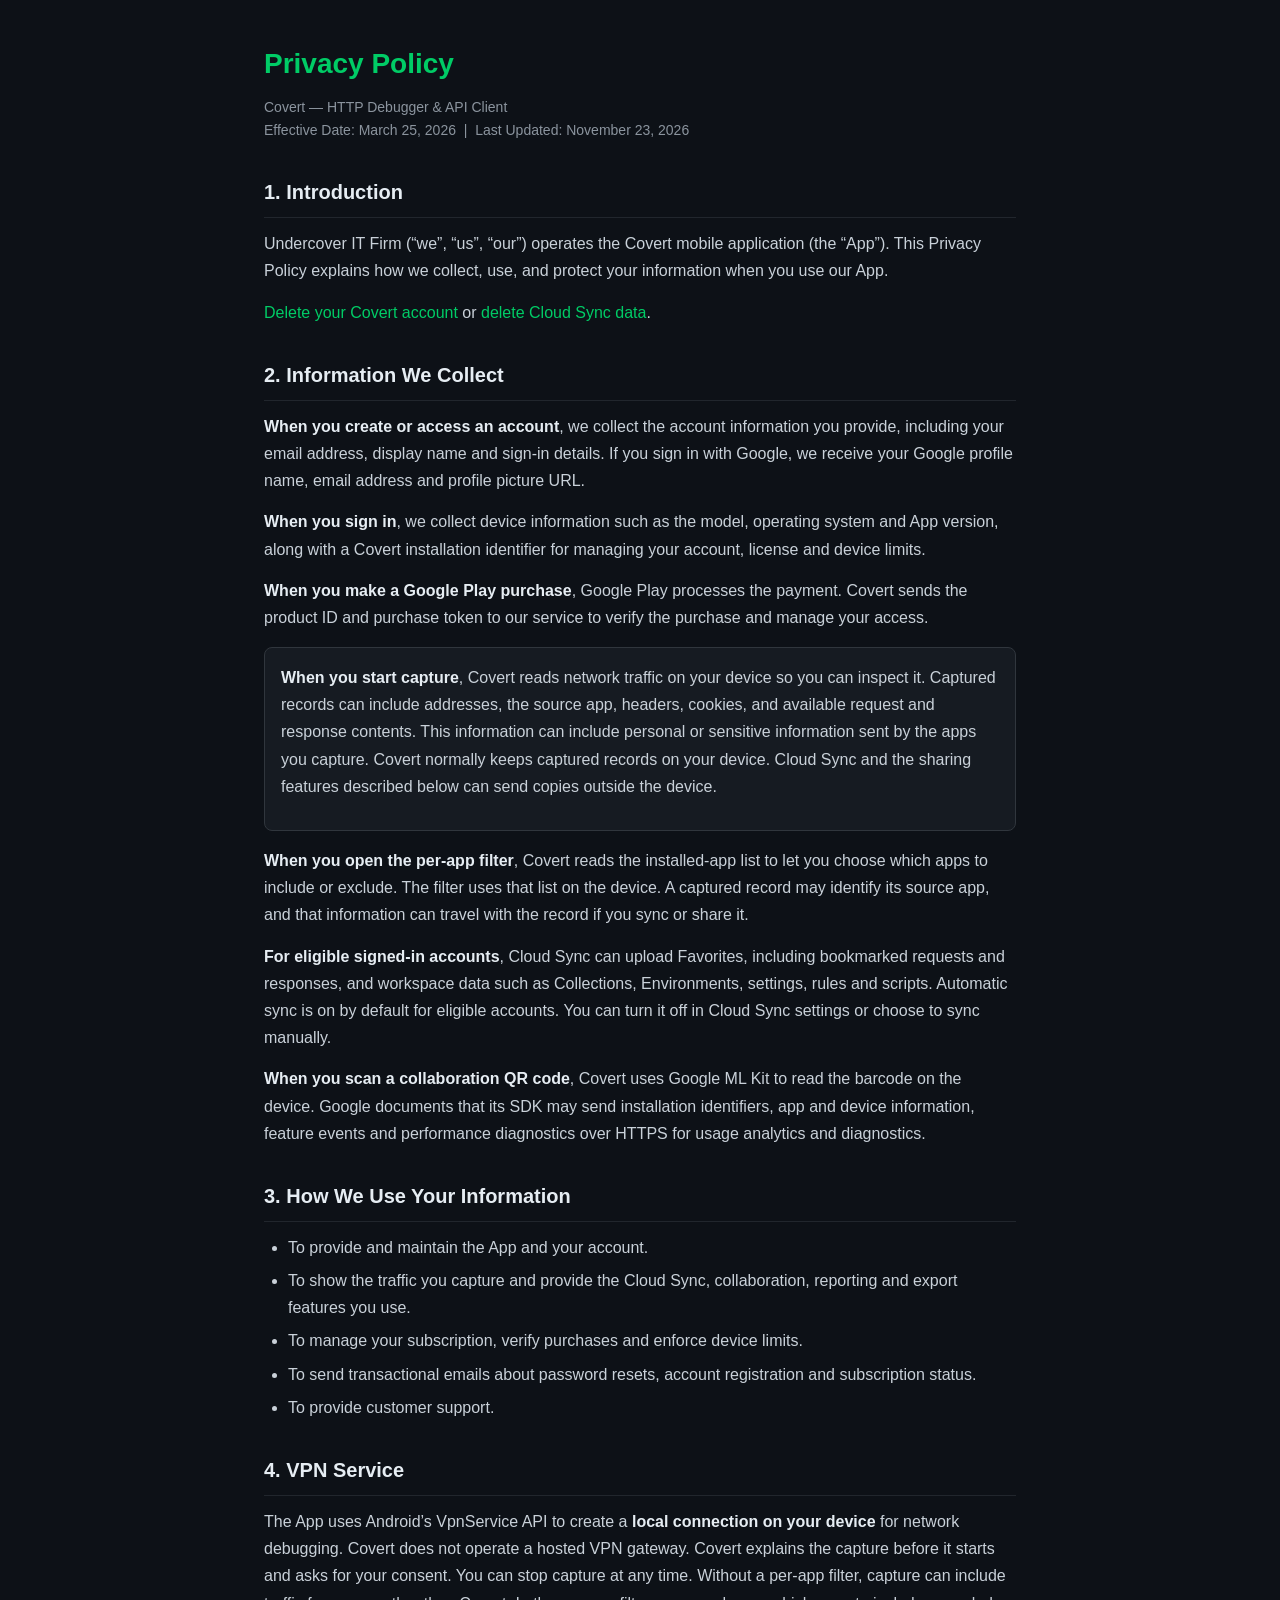
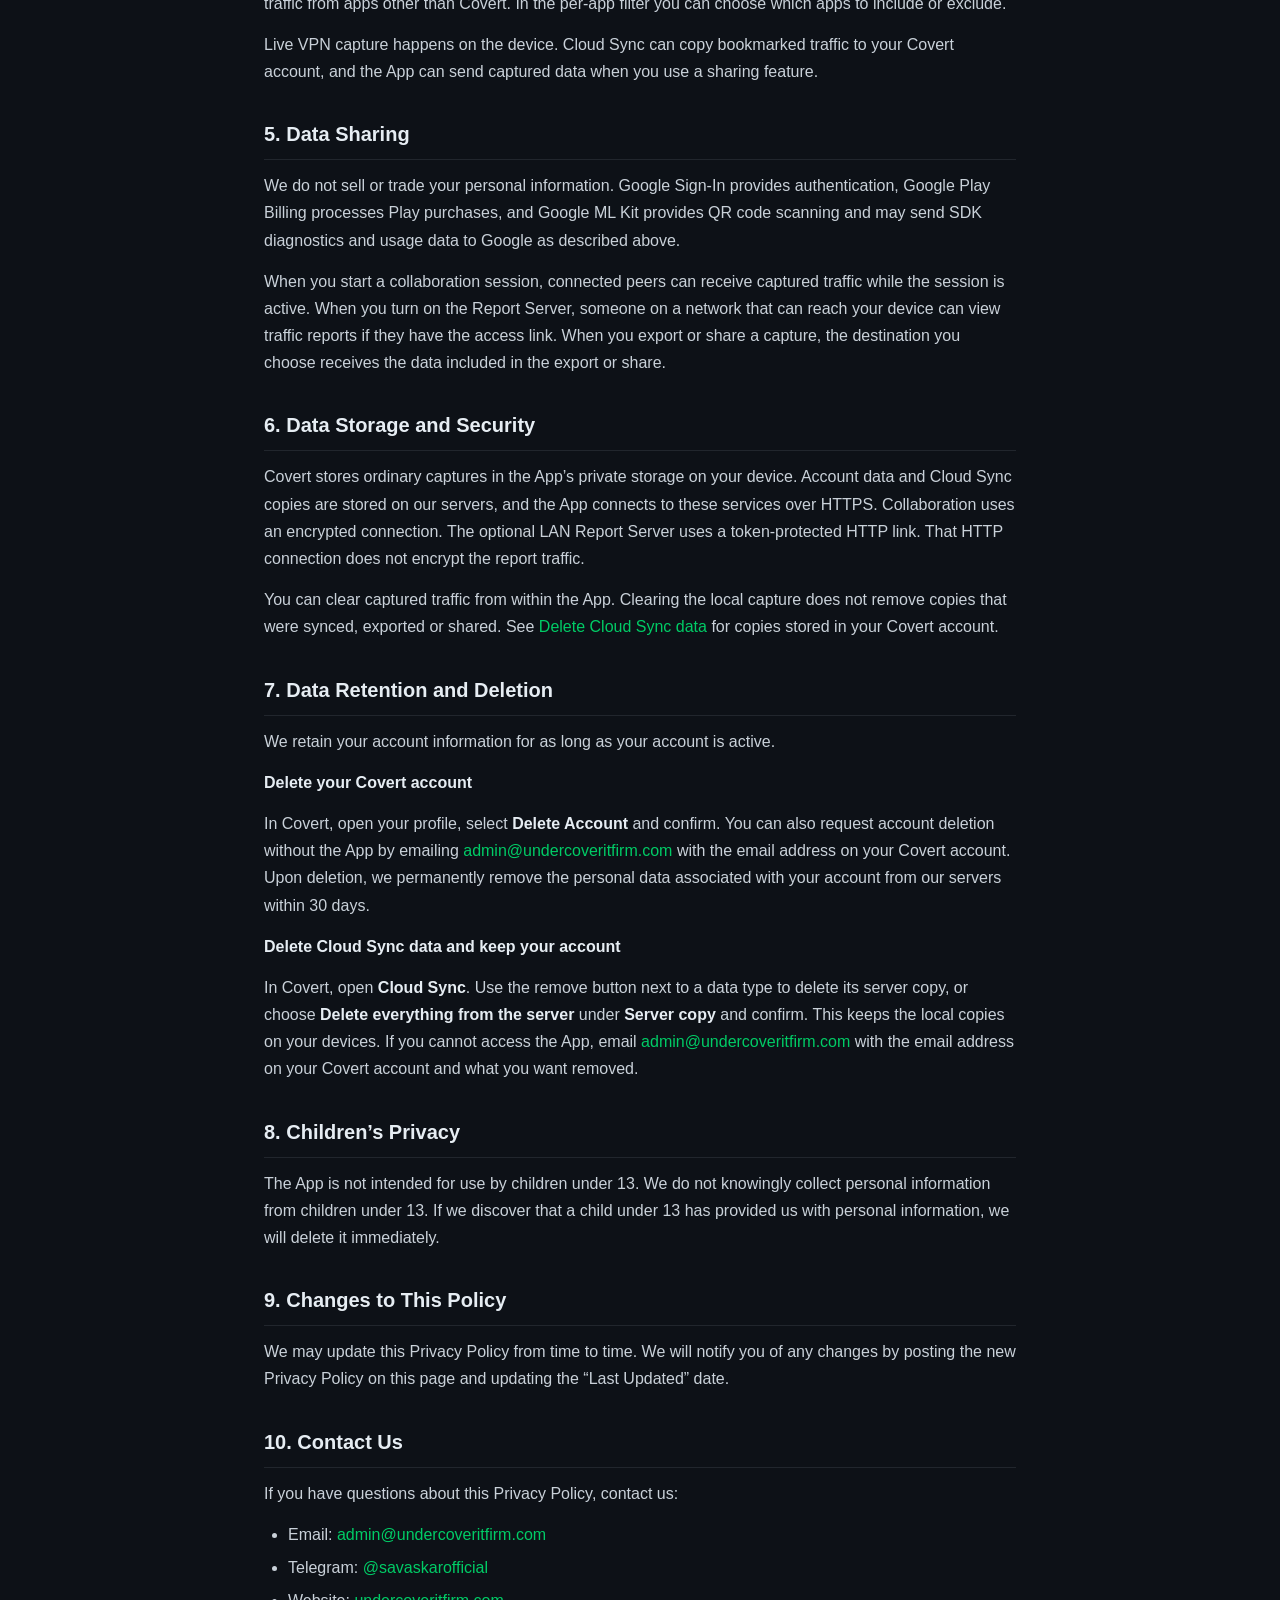
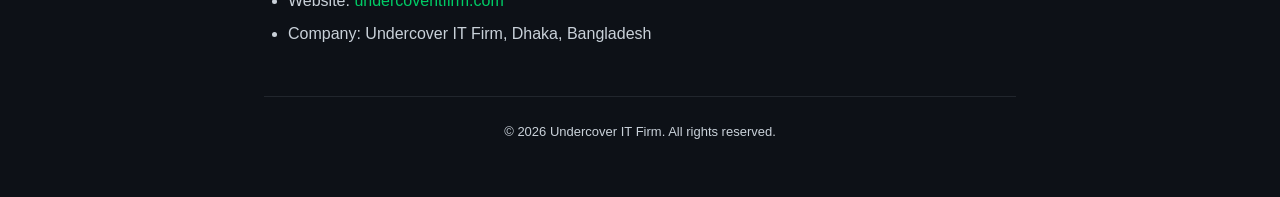
==== covert-privacy.html @ 88663f22 "Publish updated Covert privacy policy" ====
<!DOCTYPE html>
<html lang="en">
<head>
    <meta charset="UTF-8">
    <meta name="viewport" content="width=device-width, initial-scale=1.0">
    <title>Privacy Policy - Covert HTTP Debugger</title>
    <style>
        * { margin: 0; padding: 0; box-sizing: border-box; }
        body { font-family: -apple-system, BlinkMacSystemFont, 'Segoe UI', Roboto, sans-serif; background: #0D1117; color: #C9D1D9; line-height: 1.7; }
        .container { max-width: 800px; margin: 0 auto; padding: 40px 24px; }
        h1 { color: #00CC66; font-size: 28px; margin-bottom: 8px; }
        .subtitle { color: #8B949E; font-size: 14px; margin-bottom: 32px; }
        h2 { color: #E6EDF3; font-size: 20px; margin: 32px 0 12px; padding-bottom: 8px; border-bottom: 1px solid #21262D; }
        p { margin-bottom: 14px; color: #C9D1D9; }
        ul { margin: 0 0 16px 24px; }
        li { margin-bottom: 6px; }
        .highlight { background: #161B22; border: 1px solid #30363D; border-radius: 8px; padding: 16px; margin: 16px 0; }
        .footer { margin-top: 48px; padding-top: 24px; border-top: 1px solid #21262D; text-align: center; color: #8B949E; font-size: 13px; }
        a { color: #00CC66; text-decoration: none; }
        a:hover { text-decoration: underline; }
        strong { color: #E6EDF3; }
    </style>
<link rel="canonical" href="https://savaskarofficial.github.io/covert-privacy.html">
<meta name="description" content="Read the Covert HTTP Debugger privacy policy, including how the app handles information and how to contact its developer.">
<meta name="robots" content="index, follow">
<meta name="author" content="Undercover IT Firm">
<meta name="twitter:card" content="summary_large_image">
<meta name="twitter:title" content="Privacy Policy - Covert HTTP Debugger">
<meta name="twitter:description" content="Read the Covert HTTP Debugger privacy policy, including how the app handles information and how to contact its developer.">
<meta name="twitter:image" content="https://undercoveritfirm.com/assets/img/social-card.jpg">
<meta property="og:type" content="website">
<meta property="og:site_name" content="Undercover IT Firm">
<meta property="og:title" content="Privacy Policy - Covert HTTP Debugger">
<meta property="og:description" content="Read the Covert HTTP Debugger privacy policy, including how the app handles information and how to contact its developer.">
<meta property="og:url" content="https://savaskarofficial.github.io/covert-privacy.html">
<meta property="og:image" content="https://undercoveritfirm.com/assets/img/social-card.jpg">
<meta property="og:image:alt" content="Undercover IT Firm — security, privacy, and software development">
<script type="application/ld+json">{"@context":"https://schema.org","@type":"WebPage","name":"Privacy Policy - Covert HTTP Debugger","url":"https://savaskarofficial.github.io/covert-privacy.html","description":"Read the Covert HTTP Debugger privacy policy, including how the app handles information and how to contact its developer.","publisher":{"@type":"Organization","name":"Undercover IT Firm","url":"https://undercoveritfirm.com/welcome"}}</script>
</head>
<body>
<div class="container">
    <h1>Privacy Policy</h1>
    <p class="subtitle">Covert &mdash; HTTP Debugger &amp; API Client<br>
    Effective Date: March 25, 2026 &nbsp;|&nbsp; Last Updated: November 23, 2026</p>

    <h2>1. Introduction</h2>
    <p>Undercover IT Firm (&ldquo;we&rdquo;, &ldquo;us&rdquo;, &ldquo;our&rdquo;) operates the Covert mobile application (the &ldquo;App&rdquo;). This Privacy Policy explains how we collect, use, and protect your information when you use our App.</p>

    <p><a href="#delete-account">Delete your Covert account</a> or <a href="#delete-cloud-data">delete Cloud Sync data</a>.</p>

    <h2>2. Information We Collect</h2>
    <p><strong>When you create or access an account</strong>, we collect the account information you provide, including your email address, display name and sign-in details. If you sign in with Google, we receive your Google profile name, email address and profile picture URL.</p>
    <p><strong>When you sign in</strong>, we collect device information such as the model, operating system and App version, along with a Covert installation identifier for managing your account, license and device limits.</p>
    <p><strong>When you make a Google Play purchase</strong>, Google Play processes the payment. Covert sends the product ID and purchase token to our service to verify the purchase and manage your access.</p>
    <div class="highlight">
        <p><strong>When you start capture</strong>, Covert reads network traffic on your device so you can inspect it. Captured records can include addresses, the source app, headers, cookies, and available request and response contents. This information can include personal or sensitive information sent by the apps you capture. Covert normally keeps captured records on your device. Cloud Sync and the sharing features described below can send copies outside the device.</p>
    </div>
    <p><strong>When you open the per-app filter</strong>, Covert reads the installed-app list to let you choose which apps to include or exclude. The filter uses that list on the device. A captured record may identify its source app, and that information can travel with the record if you sync or share it.</p>
    <p><strong>For eligible signed-in accounts</strong>, Cloud Sync can upload Favorites, including bookmarked requests and responses, and workspace data such as Collections, Environments, settings, rules and scripts. Automatic sync is on by default for eligible accounts. You can turn it off in Cloud Sync settings or choose to sync manually.</p>
    <p><strong>When you scan a collaboration QR code</strong>, Covert uses Google ML Kit to read the barcode on the device. Google documents that its SDK may send installation identifiers, app and device information, feature events and performance diagnostics over HTTPS for usage analytics and diagnostics.</p>

    <h2>3. How We Use Your Information</h2>
    <ul>
        <li>To provide and maintain the App and your account.</li>
        <li>To show the traffic you capture and provide the Cloud Sync, collaboration, reporting and export features you use.</li>
        <li>To manage your subscription, verify purchases and enforce device limits.</li>
        <li>To send transactional emails about password resets, account registration and subscription status.</li>
        <li>To provide customer support.</li>
    </ul>

    <h2>4. VPN Service</h2>
    <p>The App uses Android&rsquo;s VpnService API to create a <strong>local connection on your device</strong> for network debugging. Covert does not operate a hosted VPN gateway. Covert explains the capture before it starts and asks for your consent. You can stop capture at any time. Without a per-app filter, capture can include traffic from apps other than Covert. In the per-app filter you can choose which apps to include or exclude.</p>
    <p>Live VPN capture happens on the device. Cloud Sync can copy bookmarked traffic to your Covert account, and the App can send captured data when you use a sharing feature.</p>

    <h2>5. Data Sharing</h2>
    <p>We do not sell or trade your personal information. Google Sign-In provides authentication, Google Play Billing processes Play purchases, and Google ML Kit provides QR code scanning and may send SDK diagnostics and usage data to Google as described above.</p>
    <p>When you start a collaboration session, connected peers can receive captured traffic while the session is active. When you turn on the Report Server, someone on a network that can reach your device can view traffic reports if they have the access link. When you export or share a capture, the destination you choose receives the data included in the export or share.</p>

    <h2>6. Data Storage and Security</h2>
    <p>Covert stores ordinary captures in the App&rsquo;s private storage on your device. Account data and Cloud Sync copies are stored on our servers, and the App connects to these services over HTTPS. Collaboration uses an encrypted connection. The optional LAN Report Server uses a token-protected HTTP link. That HTTP connection does not encrypt the report traffic.</p>
    <p>You can clear captured traffic from within the App. Clearing the local capture does not remove copies that were synced, exported or shared. See <a href="#delete-cloud-data">Delete Cloud Sync data</a> for copies stored in your Covert account.</p>

    <h2>7. Data Retention and Deletion</h2>
    <p>We retain your account information for as long as your account is active.</p>
    <p id="delete-account"><strong>Delete your Covert account</strong></p>
    <p>In Covert, open your profile, select <strong>Delete Account</strong> and confirm. You can also request account deletion without the App by emailing <a href="mailto:admin@undercoveritfirm.com">admin@undercoveritfirm.com</a> with the email address on your Covert account. Upon deletion, we permanently remove the personal data associated with your account from our servers within 30 days.</p>
    <p id="delete-cloud-data"><strong>Delete Cloud Sync data and keep your account</strong></p>
    <p>In Covert, open <strong>Cloud Sync</strong>. Use the remove button next to a data type to delete its server copy, or choose <strong>Delete everything from the server</strong> under <strong>Server copy</strong> and confirm. This keeps the local copies on your devices. If you cannot access the App, email <a href="mailto:admin@undercoveritfirm.com">admin@undercoveritfirm.com</a> with the email address on your Covert account and what you want removed.</p>

    <h2>8. Children&rsquo;s Privacy</h2>
    <p>The App is not intended for use by children under 13. We do not knowingly collect personal information from children under 13. If we discover that a child under 13 has provided us with personal information, we will delete it immediately.</p>

    <h2>9. Changes to This Policy</h2>
    <p>We may update this Privacy Policy from time to time. We will notify you of any changes by posting the new Privacy Policy on this page and updating the &ldquo;Last Updated&rdquo; date.</p>

    <h2>10. Contact Us</h2>
    <p>If you have questions about this Privacy Policy, contact us:</p>
    <ul>
        <li>Email: <a href="mailto:admin@undercoveritfirm.com">admin@undercoveritfirm.com</a></li>
        <li>Telegram: <a href="https://t.me/savaskarofficial">@savaskarofficial</a></li>
        <li>Website: <a href="https://undercoveritfirm.com">undercoveritfirm.com</a></li>
        <li>Company: Undercover IT Firm, Dhaka, Bangladesh</li>
    </ul>

    <div class="footer">
        <p>&copy; 2026 Undercover IT Firm. All rights reserved.</p>
    </div>
</div>
</body>
</html>
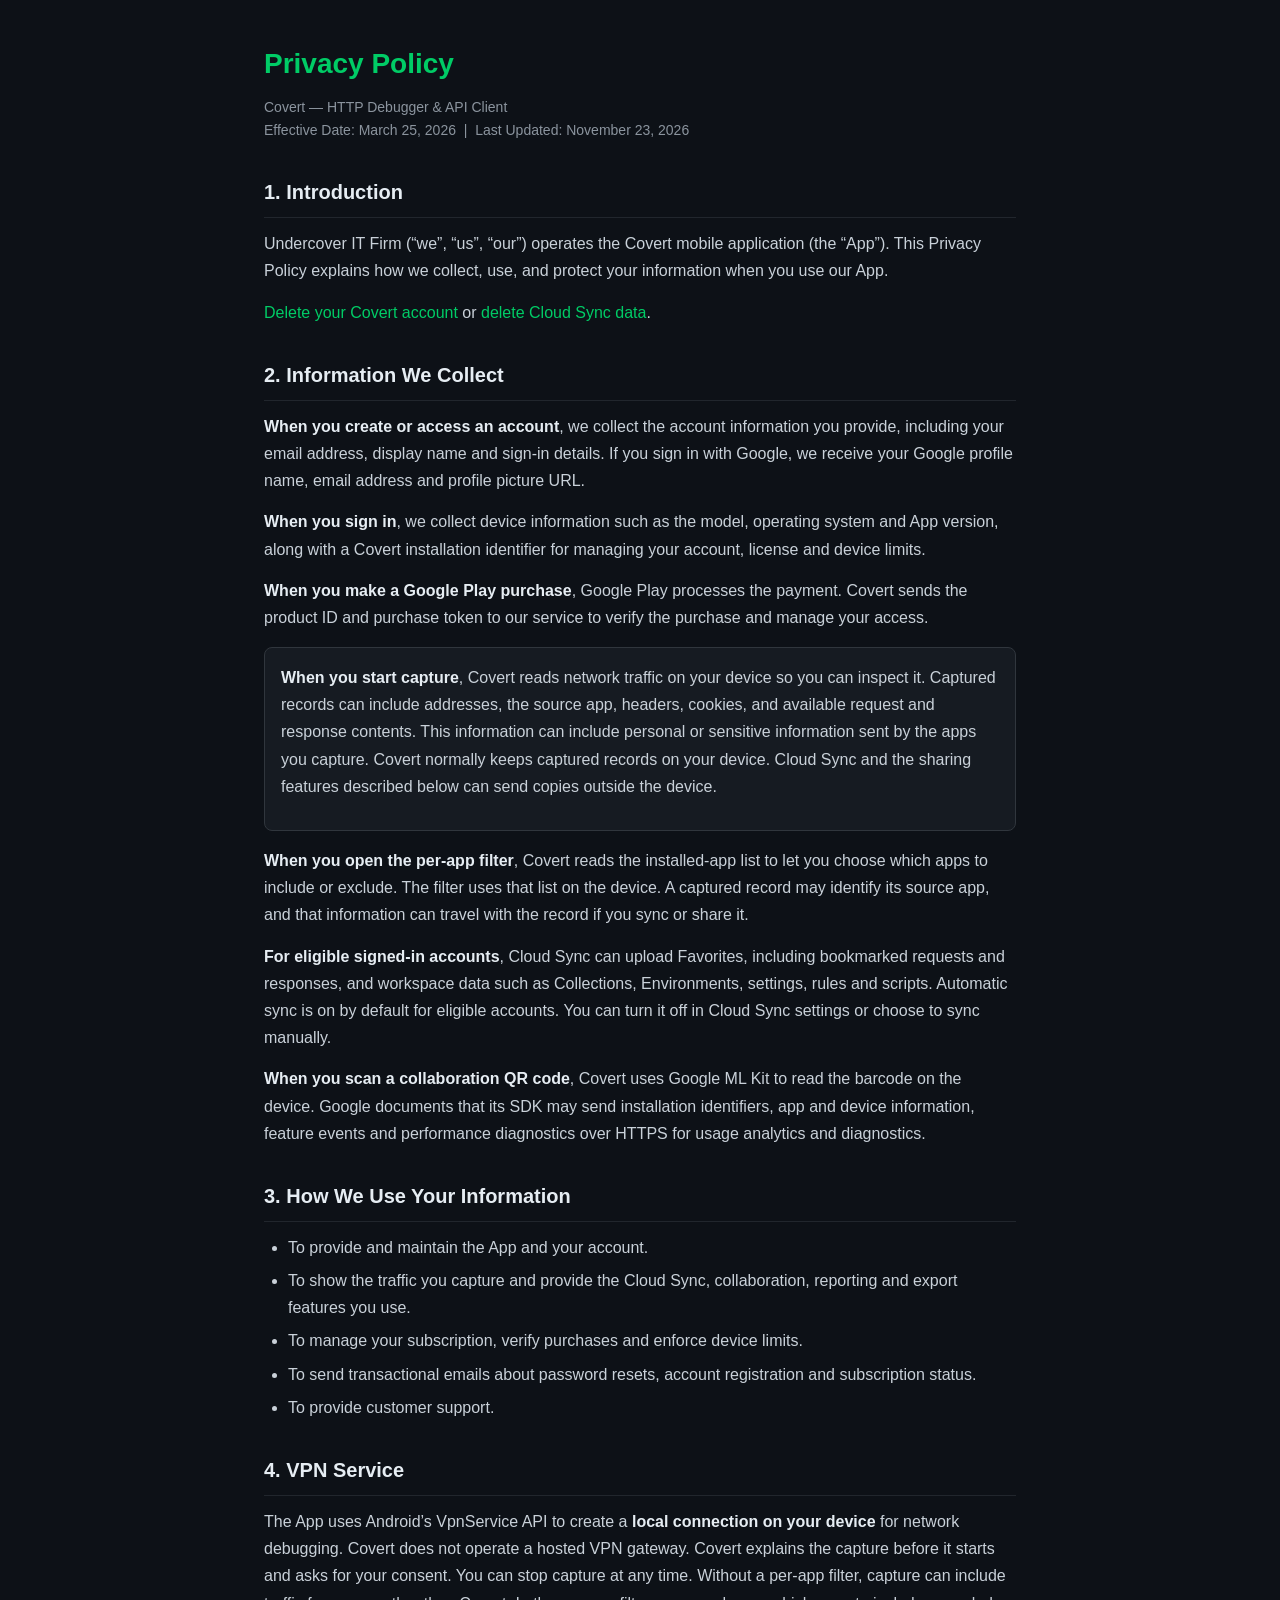
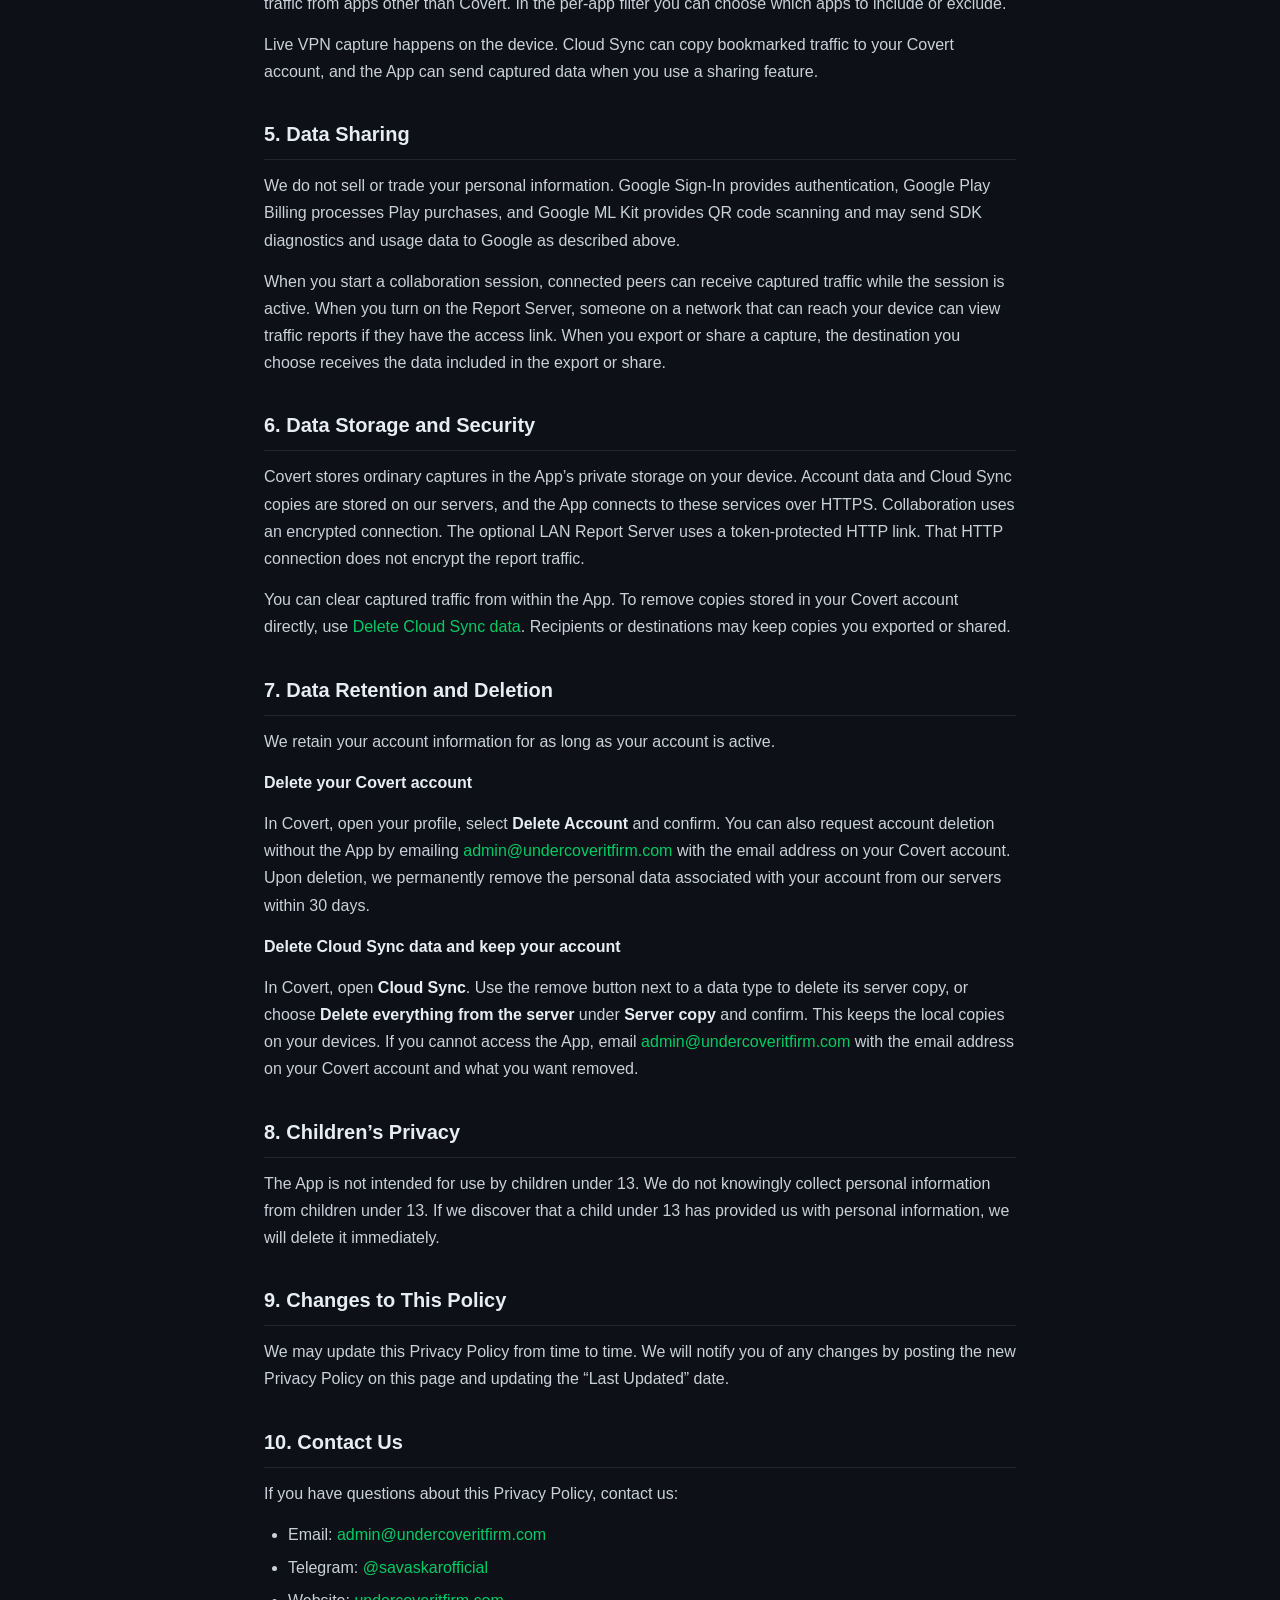
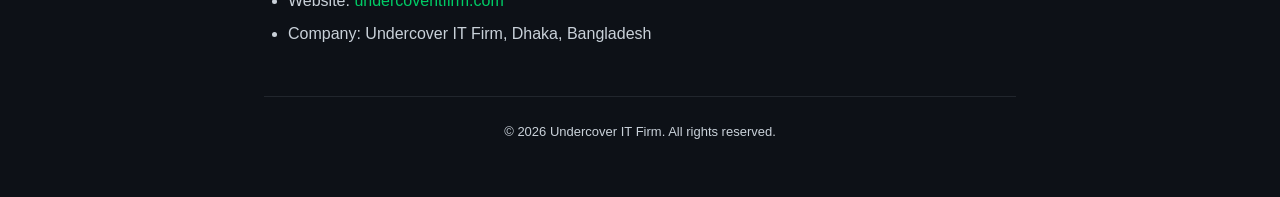
==== commit a92fb5e0: "Clarify Covert cloud data deletion" ====
--- a/covert-privacy.html
+++ b/covert-privacy.html
@@ -78,7 +78,7 @@
 
     <h2>6. Data Storage and Security</h2>
     <p>Covert stores ordinary captures in the App&rsquo;s private storage on your device. Account data and Cloud Sync copies are stored on our servers, and the App connects to these services over HTTPS. Collaboration uses an encrypted connection. The optional LAN Report Server uses a token-protected HTTP link. That HTTP connection does not encrypt the report traffic.</p>
-    <p>You can clear captured traffic from within the App. Clearing the local capture does not remove copies that were synced, exported or shared. See <a href="#delete-cloud-data">Delete Cloud Sync data</a> for copies stored in your Covert account.</p>
+    <p>You can clear captured traffic from within the App. To remove copies stored in your Covert account directly, use <a href="#delete-cloud-data">Delete Cloud Sync data</a>. Recipients or destinations may keep copies you exported or shared.</p>
 
     <h2>7. Data Retention and Deletion</h2>
     <p>We retain your account information for as long as your account is active.</p>
